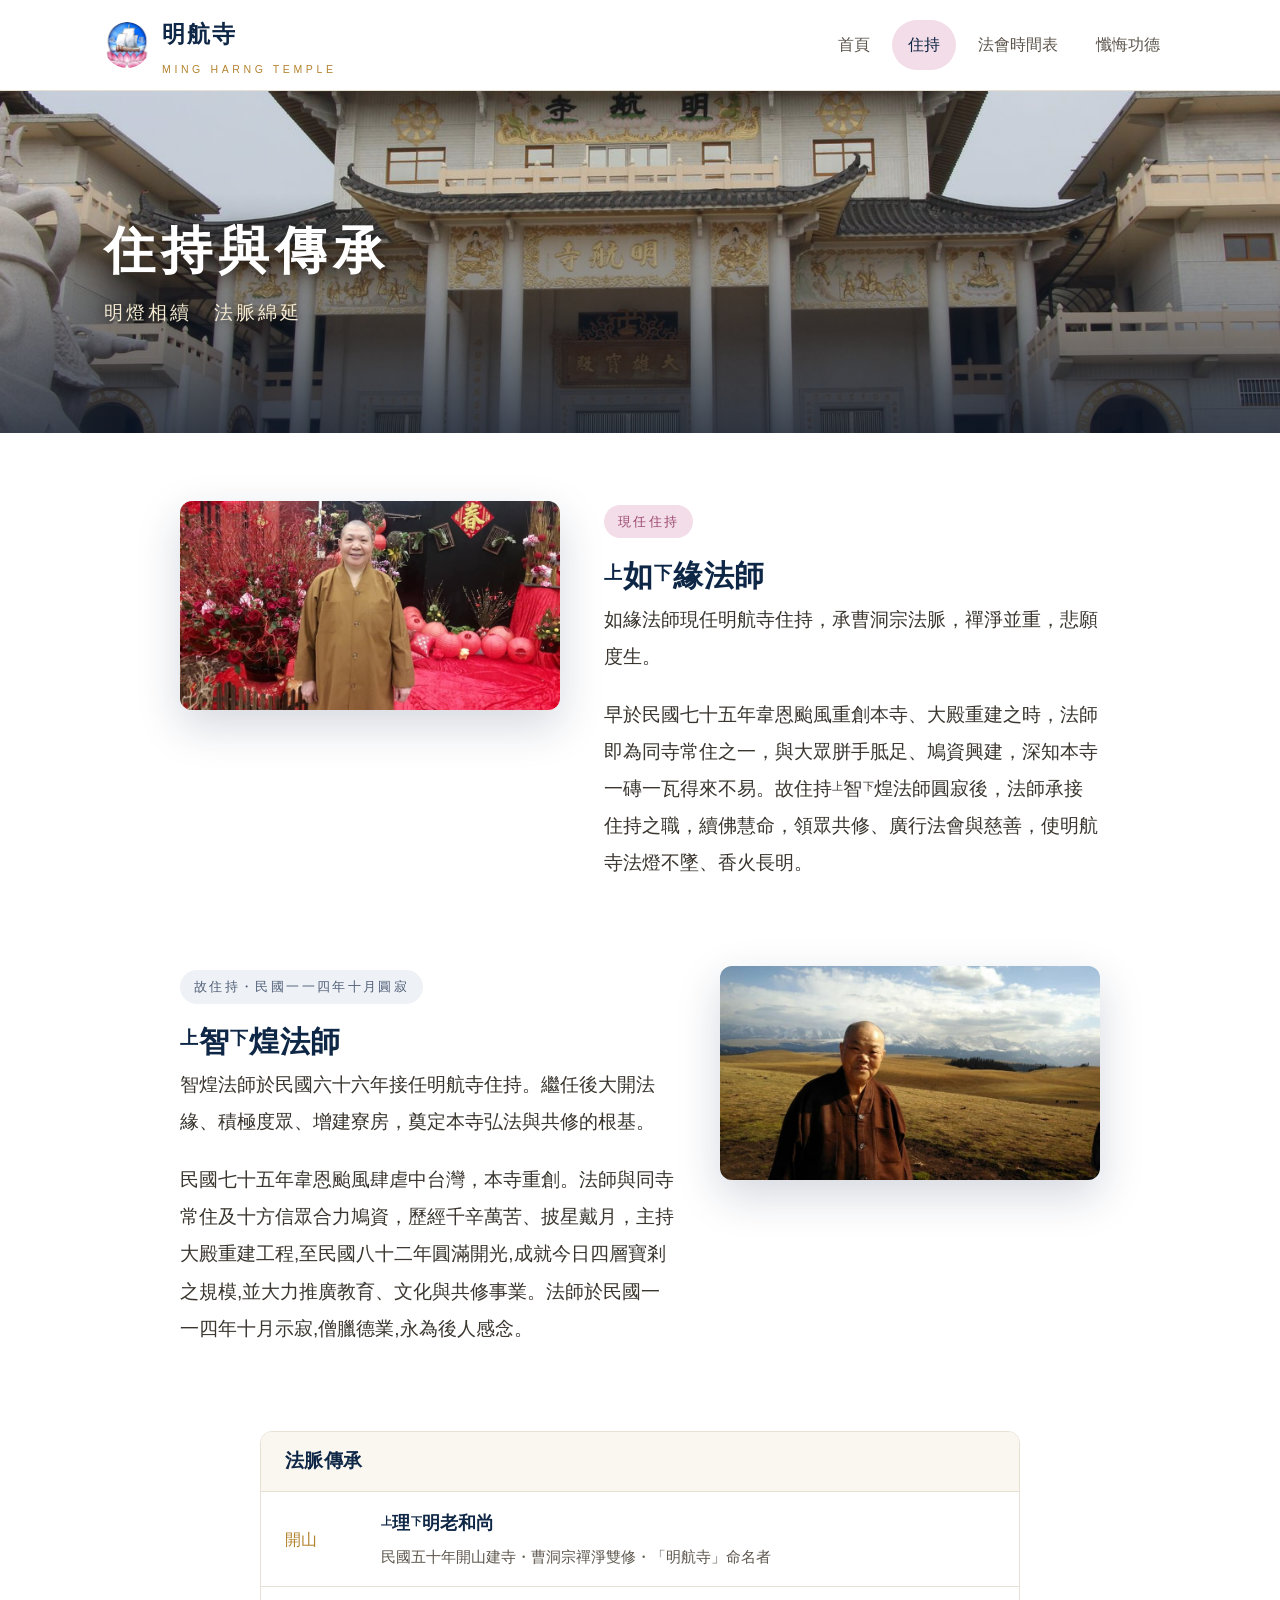
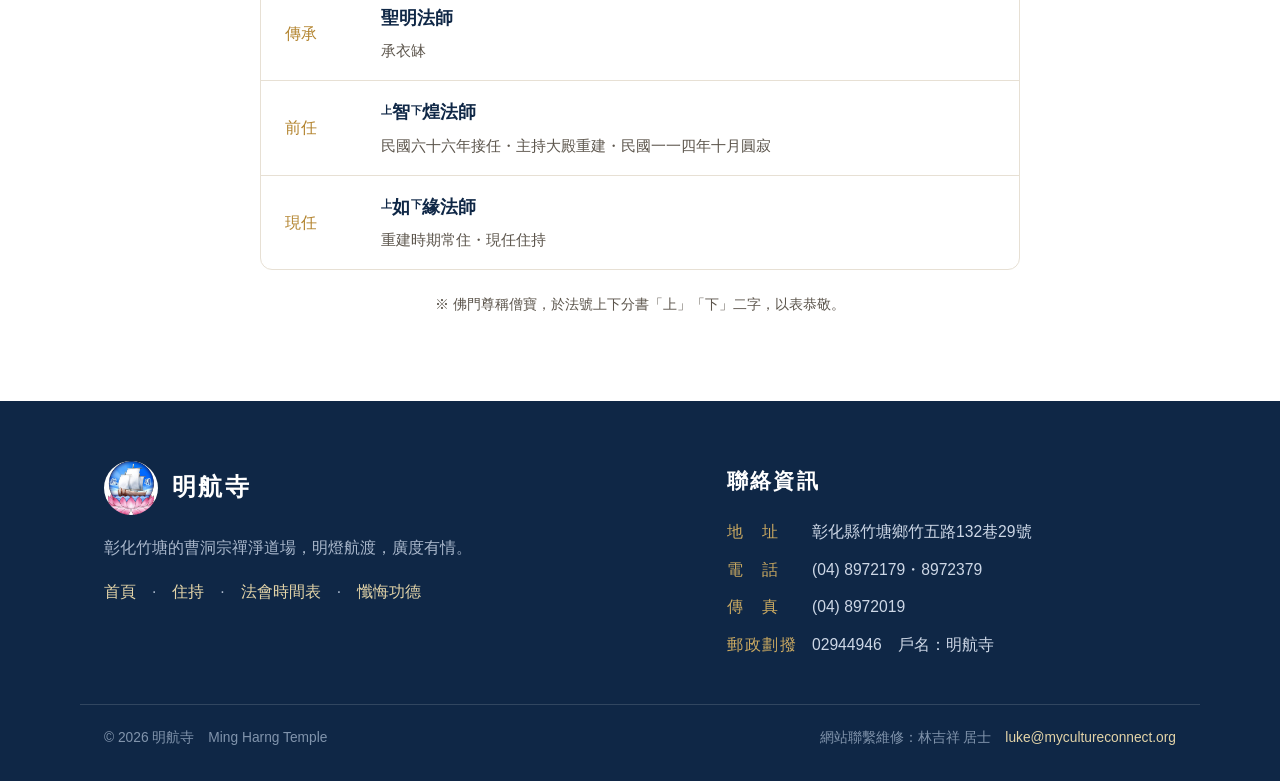
==== abbots.html @ f1258204 "明航寺中文官網：首頁／住持／法會時間表／懺悔功德 - 四頁全中文靜態站，部署目標 mingharng.org (GitHub Pages) - 法船蓮花 logo 取色，PingFang TC + 系" ====
<!DOCTYPE html>
<html lang="zh-Hant">
<head>
<meta charset="utf-8">
<meta name="viewport" content="width=device-width, initial-scale=1">
<title>住持 — 明航寺</title>
<meta name="description" content="明航寺現任住持上如下緣法師、故住持上智下煌法師，與自理明老和尚開山以來的法脈傳承。">
<link rel="icon" href="assets/img/logo.jpg">
<link rel="stylesheet" href="assets/css/style.css">
</head>
<body>

<header class="nav">
  <div class="nav-in">
    <a class="brand" href="index.html">
      <img src="assets/img/logo.jpg" alt="明航寺寺徽">
      <span><b>明航寺</b><span>MING HARNG TEMPLE</span></span>
    </a>
    <button class="nav-toggle" aria-label="選單">☰</button>
    <nav class="nav-links">
      <a href="index.html">首頁</a>
      <a href="abbots.html" class="active">住持</a>
      <a href="schedule.html">法會時間表</a>
      <a href="repentance.html">懺悔功德</a>
    </nav>
  </div>
</header>

<section class="banner" style="background-image:url('assets/img/banner-abbots.jpg')">
  <div class="banner-in">
    <h1>住持與傳承</h1>
    <p>明燈相續　法脈綿延</p>
  </div>
</section>

<!-- 現任住持 -->
<section>
  <div class="wrap">
    <div class="abbot rvl">
      <div class="portrait"><img src="assets/img/abbot-current.jpg" alt="明航寺現任住持上如下緣法師"></div>
      <div class="abbot-body">
        <span class="abbot-role">現任住持</span>
        <h2><span class="hon">上</span>如<span class="hon">下</span>緣法師</h2>
        <p>如緣法師現任明航寺住持，承曹洞宗法脈，禪淨並重，悲願度生。</p>
        <p>早於民國七十五年韋恩颱風重創本寺、大殿重建之時，法師即為同寺常住之一，與大眾胼手胝足、鳩資興建，深知本寺一磚一瓦得來不易。故住持<span class="hon">上</span>智<span class="hon">下</span>煌法師圓寂後，法師承接住持之職，續佛慧命，領眾共修、廣行法會與慈善，使明航寺法燈不墜、香火長明。</p>
      </div>
    </div>

    <!-- 故住持 -->
    <div class="abbot rev rvl">
      <div class="portrait"><img src="assets/img/abbot-late.jpg" alt="明航寺故住持上智下煌法師"></div>
      <div class="abbot-body">
        <span class="abbot-role late">故住持・民國一一四年十月圓寂</span>
        <h2><span class="hon">上</span>智<span class="hon">下</span>煌法師</h2>
        <p>智煌法師於民國六十六年接任明航寺住持。繼任後大開法緣、積極度眾、增建寮房，奠定本寺弘法與共修的根基。</p>
        <p>民國七十五年韋恩颱風肆虐中台灣，本寺重創。法師與同寺常住及十方信眾合力鳩資，歷經千辛萬苦、披星戴月，主持大殿重建工程,至民國八十二年圓滿開光,成就今日四層寶剎之規模,並大力推廣教育、文化與共修事業。法師於民國一一四年十月示寂,僧臘德業,永為後人感念。</p>
      </div>
    </div>

    <!-- 傳承 -->
    <div class="lineage rvl">
      <h3>法脈傳承</h3>
      <table>
        <tr><td>開山</td><td><b><span class="hon">上</span>理<span class="hon">下</span>明老和尚</b><br><span class="lunar">民國五十年開山建寺・曹洞宗禪淨雙修・「明航寺」命名者</span></td></tr>
        <tr><td>傳承</td><td><b>聖明法師</b><br><span class="lunar">承衣缽</span></td></tr>
        <tr><td>前任</td><td><b><span class="hon">上</span>智<span class="hon">下</span>煌法師</b><br><span class="lunar">民國六十六年接任・主持大殿重建・民國一一四年十月圓寂</span></td></tr>
        <tr><td>現任</td><td><b><span class="hon">上</span>如<span class="hon">下</span>緣法師</b><br><span class="lunar">重建時期常住・現任住持</span></td></tr>
      </table>
    </div>
    <p class="center" style="color:var(--ink-soft);font-size:.9rem;margin-top:20px">※ 佛門尊稱僧寶，於法號上下分書「上」「下」二字，以表恭敬。</p>
  </div>
</section>

<footer>
  <div class="foot-grid">
    <div>
      <div class="foot-brand"><img src="assets/img/logo.jpg" alt="明航寺"><b>明航寺</b></div>
      <p>彰化竹塘的曹洞宗禪淨道場，明燈航渡，廣度有情。</p>
      <p style="margin-top:14px"><a href="index.html">首頁</a>　·　<a href="abbots.html">住持</a>　·　<a href="schedule.html">法會時間表</a>　·　<a href="repentance.html">懺悔功德</a></p>
    </div>
    <div class="contact">
      <h4>聯絡資訊</h4>
      <div><span class="k">地　址</span>彰化縣竹塘鄉竹五路132巷29號</div>
      <div><span class="k">電　話</span>(04) 8972179・8972379</div>
      <div><span class="k">傳　真</span>(04) 8972019</div>
      <div><span class="k">郵政劃撥</span>02944946　戶名：明航寺</div>
    </div>
  </div>
  <div class="foot-bottom">
    <span>© 2026 明航寺　Ming Harng Temple</span>
    <span>網站聯繫維修：林吉祥 居士　<a href="mailto:luke@mycultureconnect.org">luke@mycultureconnect.org</a></span>
  </div>
</footer>

<script src="assets/js/main.js"></script>
</body>
</html>
---- assets/css/style.css ----
/* ===== 明航寺 mingharng.org ===== */
:root{
  --blue:#16386a;        /* 法船天空藍 */
  --blue-2:#27598f;
  --blue-ink:#0f2746;
  --gold:#b3842f;        /* 寺院金 */
  --gold-soft:#caa961;
  --pink:#d98bb0;        /* 蓮花粉 */
  --pink-soft:#f3dde8;
  --ink:#2b2722;
  --ink-soft:#5c554c;
  --line:#e7e0d4;
  --bg:#ffffff;
  --bg-warm:#faf7f1;
  --maxw:1120px;
  --serif:"Songti TC","STSong","LiSong Pro","Source Han Serif TC",serif;
  --sans:"PingFang TC","Apple LiGothic Medium","Microsoft JhengHei",sans-serif;
}
*{box-sizing:border-box}
html{scroll-behavior:smooth}
body{
  margin:0;font-family:var(--sans);color:var(--ink);background:var(--bg);
  font-size:19px;line-height:1.95;-webkit-font-smoothing:antialiased;
}
img{max-width:100%;display:block}
a{color:var(--blue-2);text-decoration:none}
a:hover{color:var(--gold)}
h1,h2,h3{font-family:var(--serif);font-weight:600;line-height:1.4;color:var(--blue-ink);letter-spacing:.02em}

/* 法號尊稱：上/下 小字偏上 */
.hon{font-size:.6em;vertical-align:.42em;margin:0 .02em;color:inherit;font-family:var(--serif)}

.wrap{max-width:var(--maxw);margin:0 auto;padding:0 24px}

/* ---- 導覽列 ---- */
.nav{position:sticky;top:0;z-index:50;background:rgba(255,255,255,.93);
  backdrop-filter:saturate(1.4) blur(8px);border-bottom:1px solid var(--line)}
.nav-in{max-width:var(--maxw);margin:0 auto;padding:10px 24px;display:flex;align-items:center;gap:16px}
.brand{display:flex;align-items:center;gap:12px;color:var(--blue-ink)}
.brand img{width:46px;height:46px;border-radius:50%}
.brand b{font-family:var(--serif);font-size:1.45rem;letter-spacing:.08em;color:var(--blue-ink)}
.brand span{display:block;font-size:.66rem;letter-spacing:.34em;color:var(--gold);margin-top:2px}
.nav-links{margin-left:auto;display:flex;gap:6px;align-items:center}
.nav-links a{padding:9px 16px;border-radius:999px;color:var(--ink-soft);font-size:1.02rem;transition:.2s}
.nav-links a:hover{background:var(--bg-warm);color:var(--blue-ink)}
.nav-links a.active{color:var(--blue-ink);background:var(--pink-soft)}
.nav-toggle{display:none;margin-left:auto;background:none;border:1px solid var(--line);
  border-radius:8px;padding:8px 11px;font-size:1.2rem;cursor:pointer;color:var(--blue-ink)}

/* ---- Hero（首頁） ---- */
.hero{position:relative;min-height:78vh;display:flex;align-items:flex-end;
  background:#0c1f3a center/cover no-repeat;color:#fff}
.hero::after{content:"";position:absolute;inset:0;
  background:linear-gradient(to top,rgba(8,20,40,.82) 0%,rgba(8,20,40,.25) 42%,rgba(8,20,40,.05) 100%)}
.hero-in{position:relative;z-index:2;max-width:var(--maxw);margin:0 auto;width:100%;padding:0 24px 64px}
.hero h1{color:#fff;font-size:clamp(2.6rem,6vw,4.4rem);margin:0 0 .2em;letter-spacing:.14em;
  text-shadow:0 2px 18px rgba(0,0,0,.45)}
.hero .lead{font-size:clamp(1.05rem,2.4vw,1.5rem);letter-spacing:.18em;color:#f4ead2;
  text-shadow:0 1px 10px rgba(0,0,0,.5);margin:0}
.hero .verse{margin-top:18px;font-family:var(--serif);font-size:clamp(1rem,2.2vw,1.3rem);
  color:#fff;opacity:.92;letter-spacing:.1em}

/* ---- 內頁 banner ---- */
.banner{position:relative;height:38vh;min-height:260px;display:flex;align-items:flex-end;
  background:#0c1f3a center/cover no-repeat;color:#fff}
.banner::after{content:"";position:absolute;inset:0;
  background:linear-gradient(to top,rgba(8,20,40,.75),rgba(8,20,40,.05) 70%)}
.banner-in{position:relative;z-index:2;max-width:var(--maxw);margin:0 auto;width:100%;padding:0 24px 34px}
.banner h1{color:#fff;font-size:clamp(2rem,5vw,3.2rem);margin:0;letter-spacing:.12em;text-shadow:0 2px 16px rgba(0,0,0,.5)}
.banner p{color:#f4ead2;letter-spacing:.16em;margin:.4em 0 0;text-shadow:0 1px 8px rgba(0,0,0,.5)}

/* ---- 區段 ---- */
section{padding:68px 0}
section.warm{background:var(--bg-warm)}
.eyebrow{display:block;text-align:center;color:var(--gold);letter-spacing:.42em;
  font-size:.8rem;margin-bottom:10px;font-weight:600}
.sec-title{text-align:center;font-size:clamp(1.7rem,3.6vw,2.5rem);margin:0 0 .7em}
.lotus-rule{width:100%;max-width:220px;margin:0 auto 40px;height:22px;
  background:no-repeat center/contain;opacity:.9}
.prose{max-width:760px;margin:0 auto}
.prose p{margin:0 0 1.3em;color:#3a352e}
.prose h3{font-size:1.4rem;margin:1.8em 0 .6em;color:var(--blue);
  padding-left:14px;border-left:4px solid var(--gold-soft)}
.center{text-align:center}
.lead-quote{font-family:var(--serif);font-size:1.5rem;line-height:2;color:var(--blue);
  text-align:center;max-width:760px;margin:0 auto 1.6em;letter-spacing:.04em}

/* ---- 簡介雙欄 ---- */
.split{display:grid;grid-template-columns:1.1fr .9fr;gap:48px;align-items:center;max-width:var(--maxw)}
.split img{border-radius:10px;box-shadow:0 14px 40px rgba(20,40,80,.16)}

/* ---- 畫廊 ---- */
.gallery{display:grid;grid-template-columns:repeat(4,1fr);gap:12px;max-width:var(--maxw)}
.gallery a{display:block;overflow:hidden;border-radius:8px;aspect-ratio:4/3;background:#eee}
.gallery img{width:100%;height:100%;object-fit:cover;transition:transform .6s ease}
.gallery a:hover img{transform:scale(1.07)}
.gallery .tall{grid-row:span 2;aspect-ratio:auto}

/* ---- 卡片 ---- */
.cards{display:grid;grid-template-columns:repeat(3,1fr);gap:24px;max-width:var(--maxw)}
.card{background:#fff;border:1px solid var(--line);border-radius:12px;padding:30px 26px;
  text-align:center;transition:.25s}
.card:hover{transform:translateY(-4px);box-shadow:0 16px 40px rgba(20,40,80,.12);border-color:var(--gold-soft)}
.card .ic{font-size:2rem;margin-bottom:8px}
.card h3{margin:.2em 0 .4em;font-size:1.3rem}
.card p{color:var(--ink-soft);font-size:.98rem;margin:0}

/* ---- 住持 ---- */
.abbot{display:grid;grid-template-columns:380px 1fr;gap:44px;align-items:start;
  max-width:920px;margin:0 auto 64px}
.abbot.rev{grid-template-columns:1fr 380px}
.abbot.rev .portrait{order:2}
.portrait{border-radius:12px;overflow:hidden;box-shadow:0 16px 44px rgba(20,40,80,.18);background:#eee}
.portrait img{width:100%;display:block}
.abbot-body h2{font-size:1.9rem;margin:.1em 0 .1em}
.abbot-role{display:inline-block;background:var(--pink-soft);color:#9c4a72;
  padding:4px 14px;border-radius:999px;font-size:.82rem;letter-spacing:.18em;margin-bottom:14px;font-family:var(--sans)}
.abbot-role.late{background:#eef1f5;color:#516079}
.abbot-body p{color:#3a352e;margin:0 0 1.1em}

.lineage{max-width:760px;margin:0 auto;border:1px solid var(--line);border-radius:12px;overflow:hidden}
.lineage h3{background:var(--bg-warm);margin:0;padding:16px 24px;font-size:1.2rem;border-bottom:1px solid var(--line)}
.lineage table{width:100%;border-collapse:collapse;font-size:1rem}
.lineage td{padding:14px 24px;border-bottom:1px solid var(--line)}
.lineage tr:last-child td{border-bottom:none}
.lineage td:first-child{color:var(--gold);font-family:var(--serif);white-space:nowrap;width:96px}
.lineage td b{font-size:1.1rem;color:var(--blue-ink)}

/* ---- 法會表 ---- */
.sched-meta{display:flex;justify-content:center;gap:30px;flex-wrap:wrap;margin-bottom:36px;color:var(--ink-soft)}
.sched-meta b{color:var(--blue);font-family:var(--serif)}
.table-wrap{max-width:920px;margin:0 auto;border:1px solid var(--line);border-radius:14px;overflow:hidden;box-shadow:0 10px 30px rgba(20,40,80,.06)}
table.sched{width:100%;border-collapse:collapse;font-size:1.02rem}
table.sched thead th{background:var(--blue);color:#fff;font-family:var(--serif);font-weight:500;
  padding:15px 18px;text-align:left;letter-spacing:.08em;font-size:1rem}
table.sched td{padding:15px 18px;border-bottom:1px solid var(--line)}
table.sched tbody tr:nth-child(even){background:var(--bg-warm)}
table.sched tbody tr.is-next{background:#fbf3e0}
table.sched tbody tr:last-child td{border-bottom:none}
.no{color:var(--gold);font-family:var(--serif);font-weight:600}
.dharma{font-weight:600;color:var(--blue-ink)}
.lunar{color:var(--ink-soft);font-size:.94rem}
.badge{display:inline-block;padding:4px 13px;border-radius:999px;font-size:.82rem;letter-spacing:.06em;white-space:nowrap}
.badge.done{background:#eef0f3;color:#7d8694}
.badge.up{background:var(--gold);color:#fff}
.badge.now{background:#c0392b;color:#fff}
.sched-note{max-width:920px;margin:22px auto 0;color:var(--ink-soft);font-size:.92rem;text-align:center}

/* ---- 頁尾 ---- */
footer{background:var(--blue-ink);color:#cdd7e6;padding:60px 0 30px;font-size:.98rem}
.foot-grid{max-width:var(--maxw);margin:0 auto;padding:0 24px;display:grid;
  grid-template-columns:1.3fr 1fr;gap:40px}
footer h4{font-family:var(--serif);color:#fff;font-size:1.3rem;margin:0 0 16px;letter-spacing:.1em}
footer .foot-brand{display:flex;gap:14px;align-items:center;margin-bottom:18px}
footer .foot-brand img{width:54px;height:54px;border-radius:50%}
footer .foot-brand b{font-family:var(--serif);font-size:1.5rem;color:#fff;letter-spacing:.1em}
footer p{margin:.3em 0;color:#aab8cc}
footer .contact div{margin-bottom:7px}
footer .contact .k{color:var(--gold-soft);display:inline-block;min-width:5.4em;letter-spacing:.1em}
footer a{color:#e3d4a8}
footer a:hover{color:#fff}
.foot-bottom{max-width:var(--maxw);margin:36px auto 0;padding:20px 24px 0;border-top:1px solid rgba(255,255,255,.14);
  display:flex;justify-content:space-between;flex-wrap:wrap;gap:8px;color:#8194ac;font-size:.86rem}

/* ---- 燈箱 ---- */
.lb{position:fixed;inset:0;background:rgba(8,14,26,.93);display:none;align-items:center;justify-content:center;z-index:100;padding:24px}
.lb.open{display:flex}
.lb img{max-width:94vw;max-height:90vh;border-radius:8px;box-shadow:0 20px 60px rgba(0,0,0,.6)}
.lb button{position:absolute;top:20px;right:26px;background:none;border:none;color:#fff;font-size:2.4rem;cursor:pointer;line-height:1}

/* ---- 揭示動畫 ---- */
.rvl{opacity:0;transform:translateY(26px);transition:opacity .8s ease,transform .8s ease}
.rvl.in{opacity:1;transform:none}

/* ---- 響應式 ---- */
@media(max-width:860px){
  body{font-size:18px}
  .nav-links{position:absolute;top:100%;left:0;right:0;background:#fff;border-bottom:1px solid var(--line);
    flex-direction:column;gap:0;padding:8px 16px 16px;display:none}
  .nav-links.open{display:flex}
  .nav-links a{width:100%;padding:13px 12px;border-radius:8px}
  .nav-toggle{display:block}
  .split{grid-template-columns:1fr;gap:28px}
  .split img{order:-1}
  .gallery{grid-template-columns:repeat(2,1fr)}
  .cards{grid-template-columns:1fr}
  .abbot,.abbot.rev{grid-template-columns:1fr;gap:22px;max-width:460px}
  .abbot.rev .portrait{order:-1}
  .foot-grid{grid-template-columns:1fr;gap:26px}
  table.sched .hide-sm{display:none}
  .sched-meta{gap:16px}
}
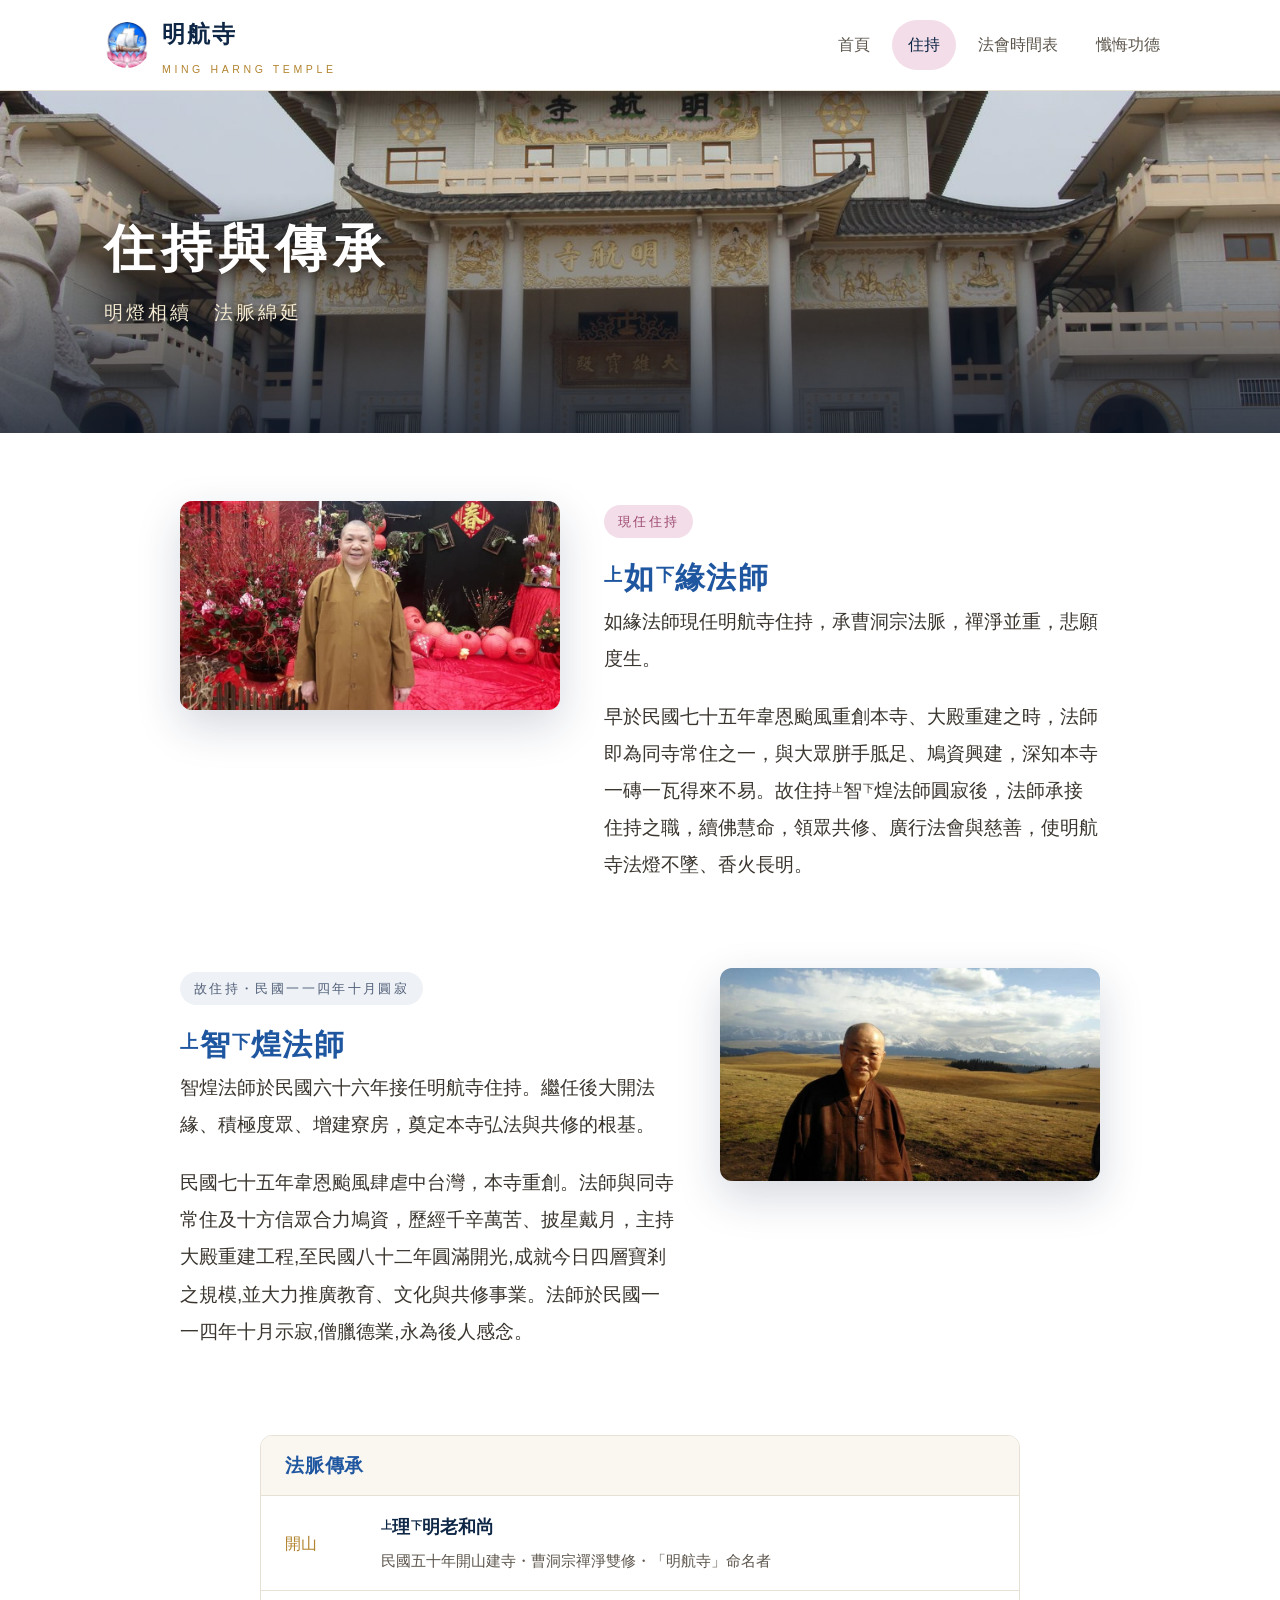
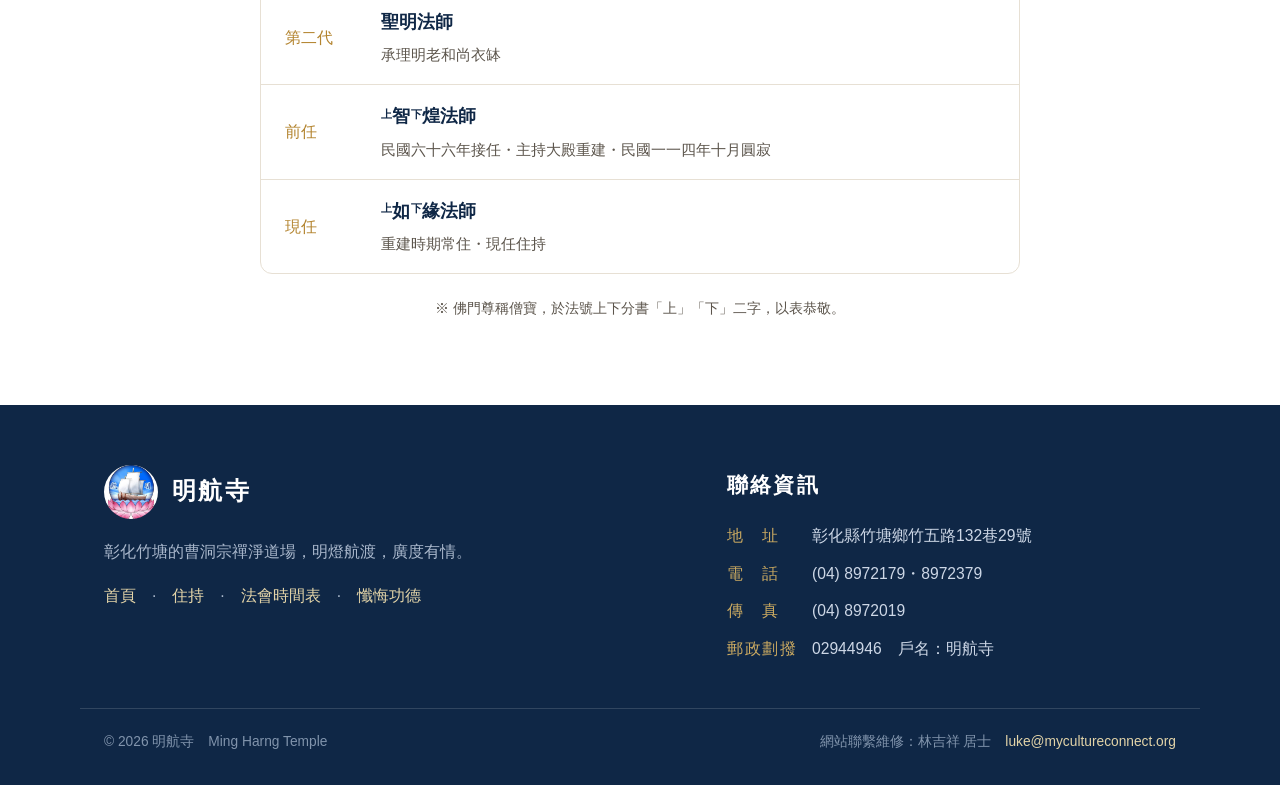
==== commit cab34f39: "標題調亮(較亮法船藍+金色短線)；聖明法師確認為第二代住持 Co-Authored-By: Claude Opus 4.8 (1M context) <noreply@anthropic.com>" ====
--- a/abbots.html
+++ b/abbots.html
@@ -62,7 +62,7 @@
       <h3>法脈傳承</h3>
       <table>
         <tr><td>開山</td><td><b><span class="hon">上</span>理<span class="hon">下</span>明老和尚</b><br><span class="lunar">民國五十年開山建寺・曹洞宗禪淨雙修・「明航寺」命名者</span></td></tr>
-        <tr><td>傳承</td><td><b>聖明法師</b><br><span class="lunar">承衣缽</span></td></tr>
+        <tr><td>第二代</td><td><b>聖明法師</b><br><span class="lunar">承理明老和尚衣缽</span></td></tr>
         <tr><td>前任</td><td><b><span class="hon">上</span>智<span class="hon">下</span>煌法師</b><br><span class="lunar">民國六十六年接任・主持大殿重建・民國一一四年十月圓寂</span></td></tr>
         <tr><td>現任</td><td><b><span class="hon">上</span>如<span class="hon">下</span>緣法師</b><br><span class="lunar">重建時期常住・現任住持</span></td></tr>
       </table>
--- a/assets/css/style.css
+++ b/assets/css/style.css
@@ -3,6 +3,7 @@
   --blue:#16386a;        /* 法船天空藍 */
   --blue-2:#27598f;
   --blue-ink:#0f2746;
+  --head:#1f56a0;        /* 標題用較亮的法船藍 */
   --gold:#b3842f;        /* 寺院金 */
   --gold-soft:#caa961;
   --pink:#d98bb0;        /* 蓮花粉 */
@@ -13,7 +14,8 @@
   --bg:#ffffff;
   --bg-warm:#faf7f1;
   --maxw:1120px;
-  --serif:"Songti TC","STSong","LiSong Pro","Source Han Serif TC",serif;
+  /* 標題與品牌用較重的黑體，乾淨現代、不呆板 */
+  --serif:"PingFang TC","Apple LiGothic Medium","Microsoft JhengHei",sans-serif;
   --sans:"PingFang TC","Apple LiGothic Medium","Microsoft JhengHei",sans-serif;
 }
 *{box-sizing:border-box}
@@ -25,7 +27,7 @@
 img{max-width:100%;display:block}
 a{color:var(--blue-2);text-decoration:none}
 a:hover{color:var(--gold)}
-h1,h2,h3{font-family:var(--serif);font-weight:600;line-height:1.4;color:var(--blue-ink);letter-spacing:.02em}
+h1,h2,h3{font-family:var(--serif);font-weight:700;line-height:1.45;color:var(--head);letter-spacing:.04em}
 
 /* 法號尊稱：上/下 小字偏上 */
 .hon{font-size:.6em;vertical-align:.42em;margin:0 .02em;color:inherit;font-family:var(--serif)}
@@ -74,15 +76,17 @@
 section.warm{background:var(--bg-warm)}
 .eyebrow{display:block;text-align:center;color:var(--gold);letter-spacing:.42em;
   font-size:.8rem;margin-bottom:10px;font-weight:600}
-.sec-title{text-align:center;font-size:clamp(1.7rem,3.6vw,2.5rem);margin:0 0 .7em}
+.sec-title{text-align:center;font-size:clamp(1.7rem,3.6vw,2.5rem);margin:0 0 .85em}
+.sec-title::after{content:"";display:block;width:54px;height:3px;margin:.5em auto 0;
+  background:linear-gradient(90deg,var(--gold-soft),var(--gold));border-radius:3px}
 .lotus-rule{width:100%;max-width:220px;margin:0 auto 40px;height:22px;
   background:no-repeat center/contain;opacity:.9}
 .prose{max-width:760px;margin:0 auto}
 .prose p{margin:0 0 1.3em;color:#3a352e}
-.prose h3{font-size:1.4rem;margin:1.8em 0 .6em;color:var(--blue);
+.prose h3{font-size:1.4rem;margin:1.8em 0 .6em;color:var(--head);
   padding-left:14px;border-left:4px solid var(--gold-soft)}
 .center{text-align:center}
-.lead-quote{font-family:var(--serif);font-size:1.5rem;line-height:2;color:var(--blue);
+.lead-quote{font-family:var(--serif);font-size:1.5rem;line-height:2;color:var(--head);
   text-align:center;max-width:760px;margin:0 auto 1.6em;letter-spacing:.04em}
 
 /* ---- 簡介雙欄 ---- */
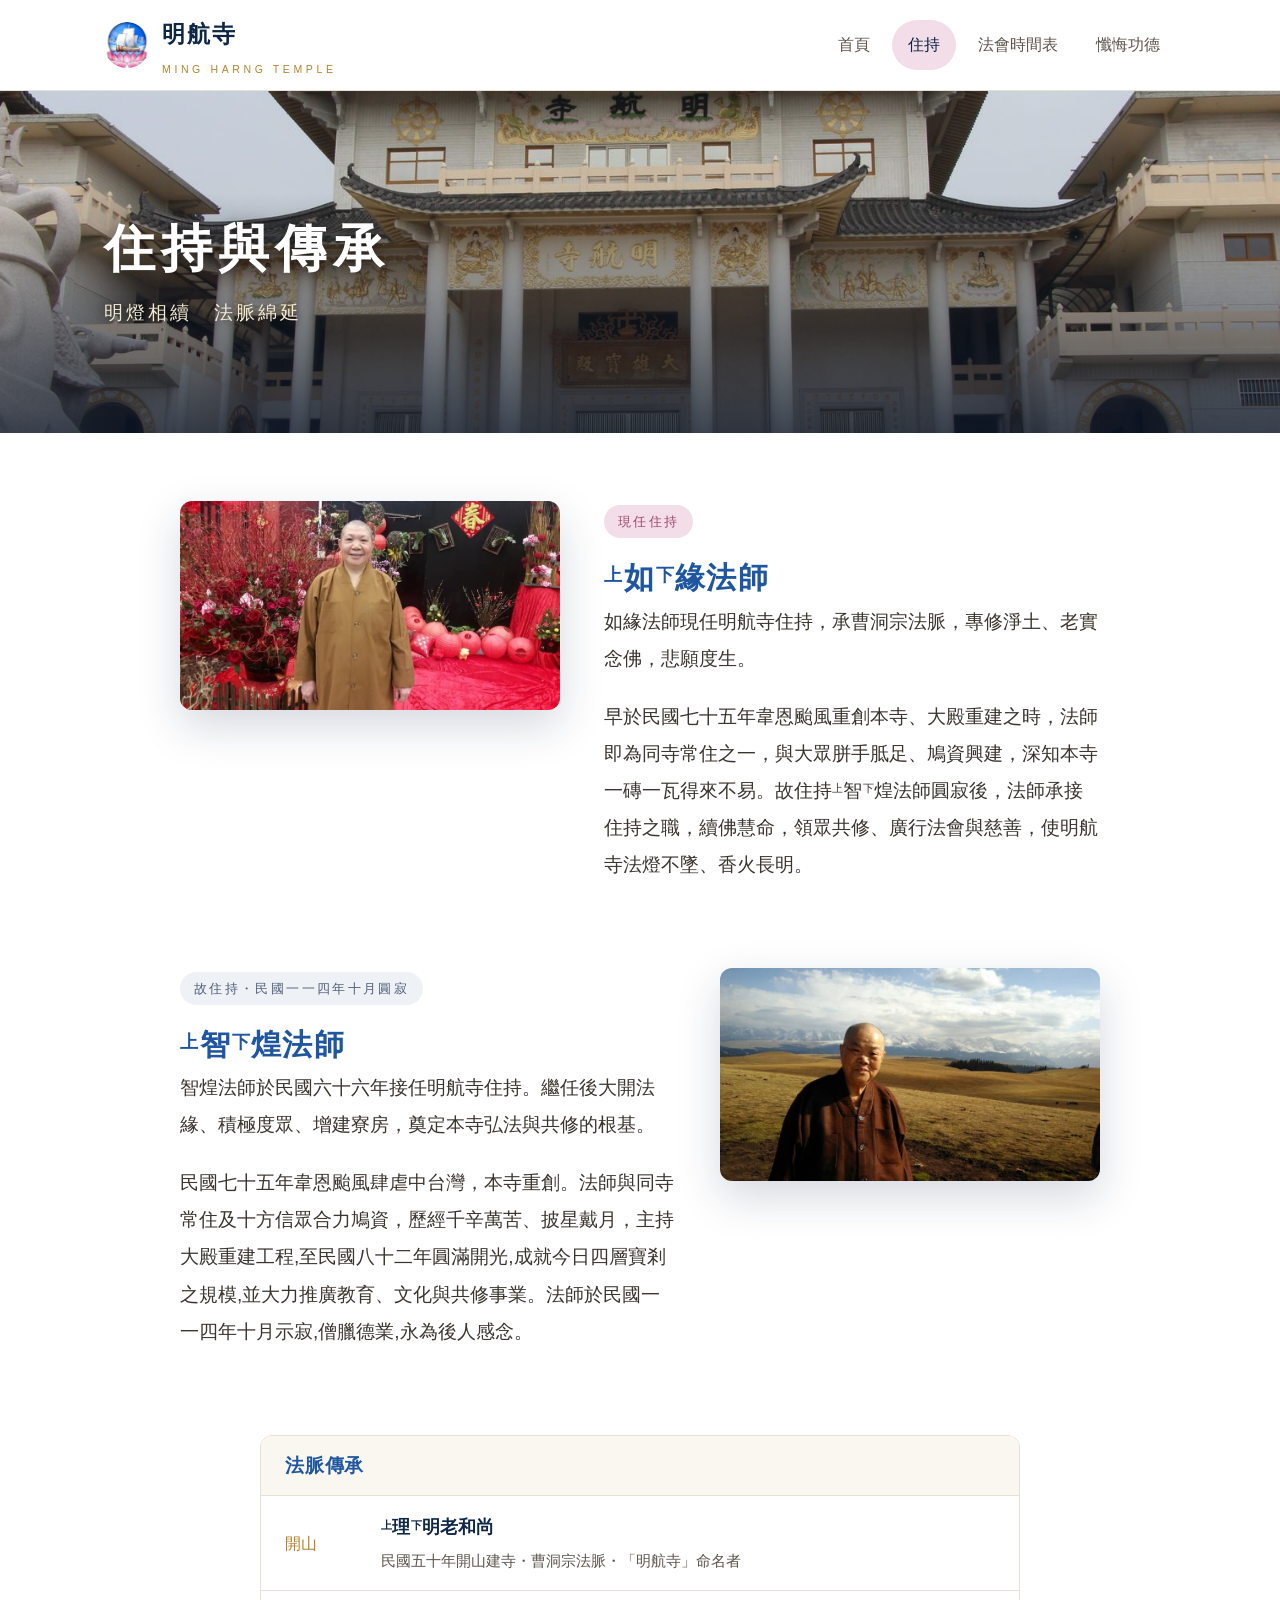
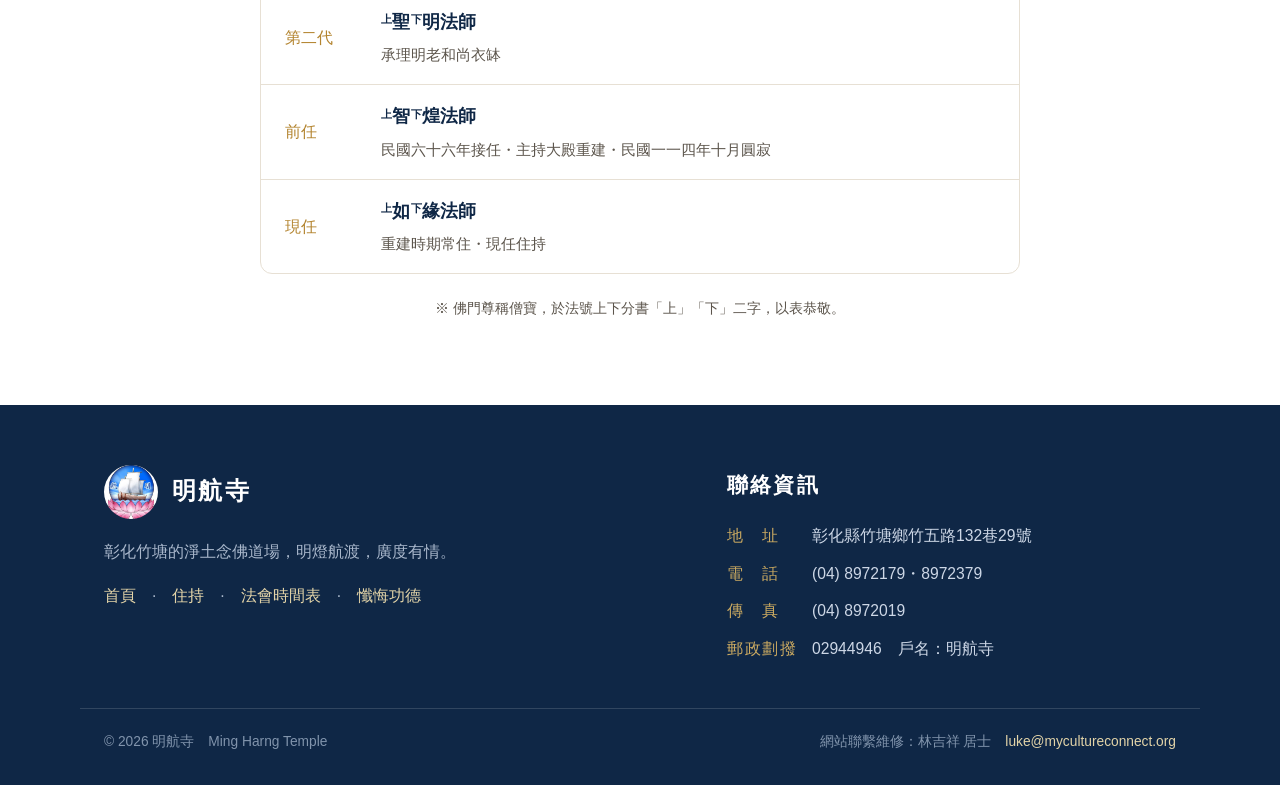
==== commit 50ca9b0d: "聖明法師補上下尊稱；現況改為淨土念佛道場（不再寫禪淨雙修） - 傳承表四位法號皆具「上◯下◯」尊稱 - 首頁/卡片/頁尾/meta 改為淨土念佛；曹洞宗保留為歷史法脈  Co-Authored-By:" ====
--- a/abbots.html
+++ b/abbots.html
@@ -41,7 +41,7 @@
       <div class="abbot-body">
         <span class="abbot-role">現任住持</span>
         <h2><span class="hon">上</span>如<span class="hon">下</span>緣法師</h2>
-        <p>如緣法師現任明航寺住持，承曹洞宗法脈，禪淨並重，悲願度生。</p>
+        <p>如緣法師現任明航寺住持，承曹洞宗法脈，專修淨土、老實念佛，悲願度生。</p>
         <p>早於民國七十五年韋恩颱風重創本寺、大殿重建之時，法師即為同寺常住之一，與大眾胼手胝足、鳩資興建，深知本寺一磚一瓦得來不易。故住持<span class="hon">上</span>智<span class="hon">下</span>煌法師圓寂後，法師承接住持之職，續佛慧命，領眾共修、廣行法會與慈善，使明航寺法燈不墜、香火長明。</p>
       </div>
     </div>
@@ -61,8 +61,8 @@
     <div class="lineage rvl">
       <h3>法脈傳承</h3>
       <table>
-        <tr><td>開山</td><td><b><span class="hon">上</span>理<span class="hon">下</span>明老和尚</b><br><span class="lunar">民國五十年開山建寺・曹洞宗禪淨雙修・「明航寺」命名者</span></td></tr>
-        <tr><td>第二代</td><td><b>聖明法師</b><br><span class="lunar">承理明老和尚衣缽</span></td></tr>
+        <tr><td>開山</td><td><b><span class="hon">上</span>理<span class="hon">下</span>明老和尚</b><br><span class="lunar">民國五十年開山建寺・曹洞宗法脈・「明航寺」命名者</span></td></tr>
+        <tr><td>第二代</td><td><b><span class="hon">上</span>聖<span class="hon">下</span>明法師</b><br><span class="lunar">承理明老和尚衣缽</span></td></tr>
         <tr><td>前任</td><td><b><span class="hon">上</span>智<span class="hon">下</span>煌法師</b><br><span class="lunar">民國六十六年接任・主持大殿重建・民國一一四年十月圓寂</span></td></tr>
         <tr><td>現任</td><td><b><span class="hon">上</span>如<span class="hon">下</span>緣法師</b><br><span class="lunar">重建時期常住・現任住持</span></td></tr>
       </table>
@@ -75,7 +75,7 @@
   <div class="foot-grid">
     <div>
       <div class="foot-brand"><img src="assets/img/logo.jpg" alt="明航寺"><b>明航寺</b></div>
-      <p>彰化竹塘的曹洞宗禪淨道場，明燈航渡，廣度有情。</p>
+      <p>彰化竹塘的淨土念佛道場，明燈航渡，廣度有情。</p>
       <p style="margin-top:14px"><a href="index.html">首頁</a>　·　<a href="abbots.html">住持</a>　·　<a href="schedule.html">法會時間表</a>　·　<a href="repentance.html">懺悔功德</a></p>
     </div>
     <div class="contact">
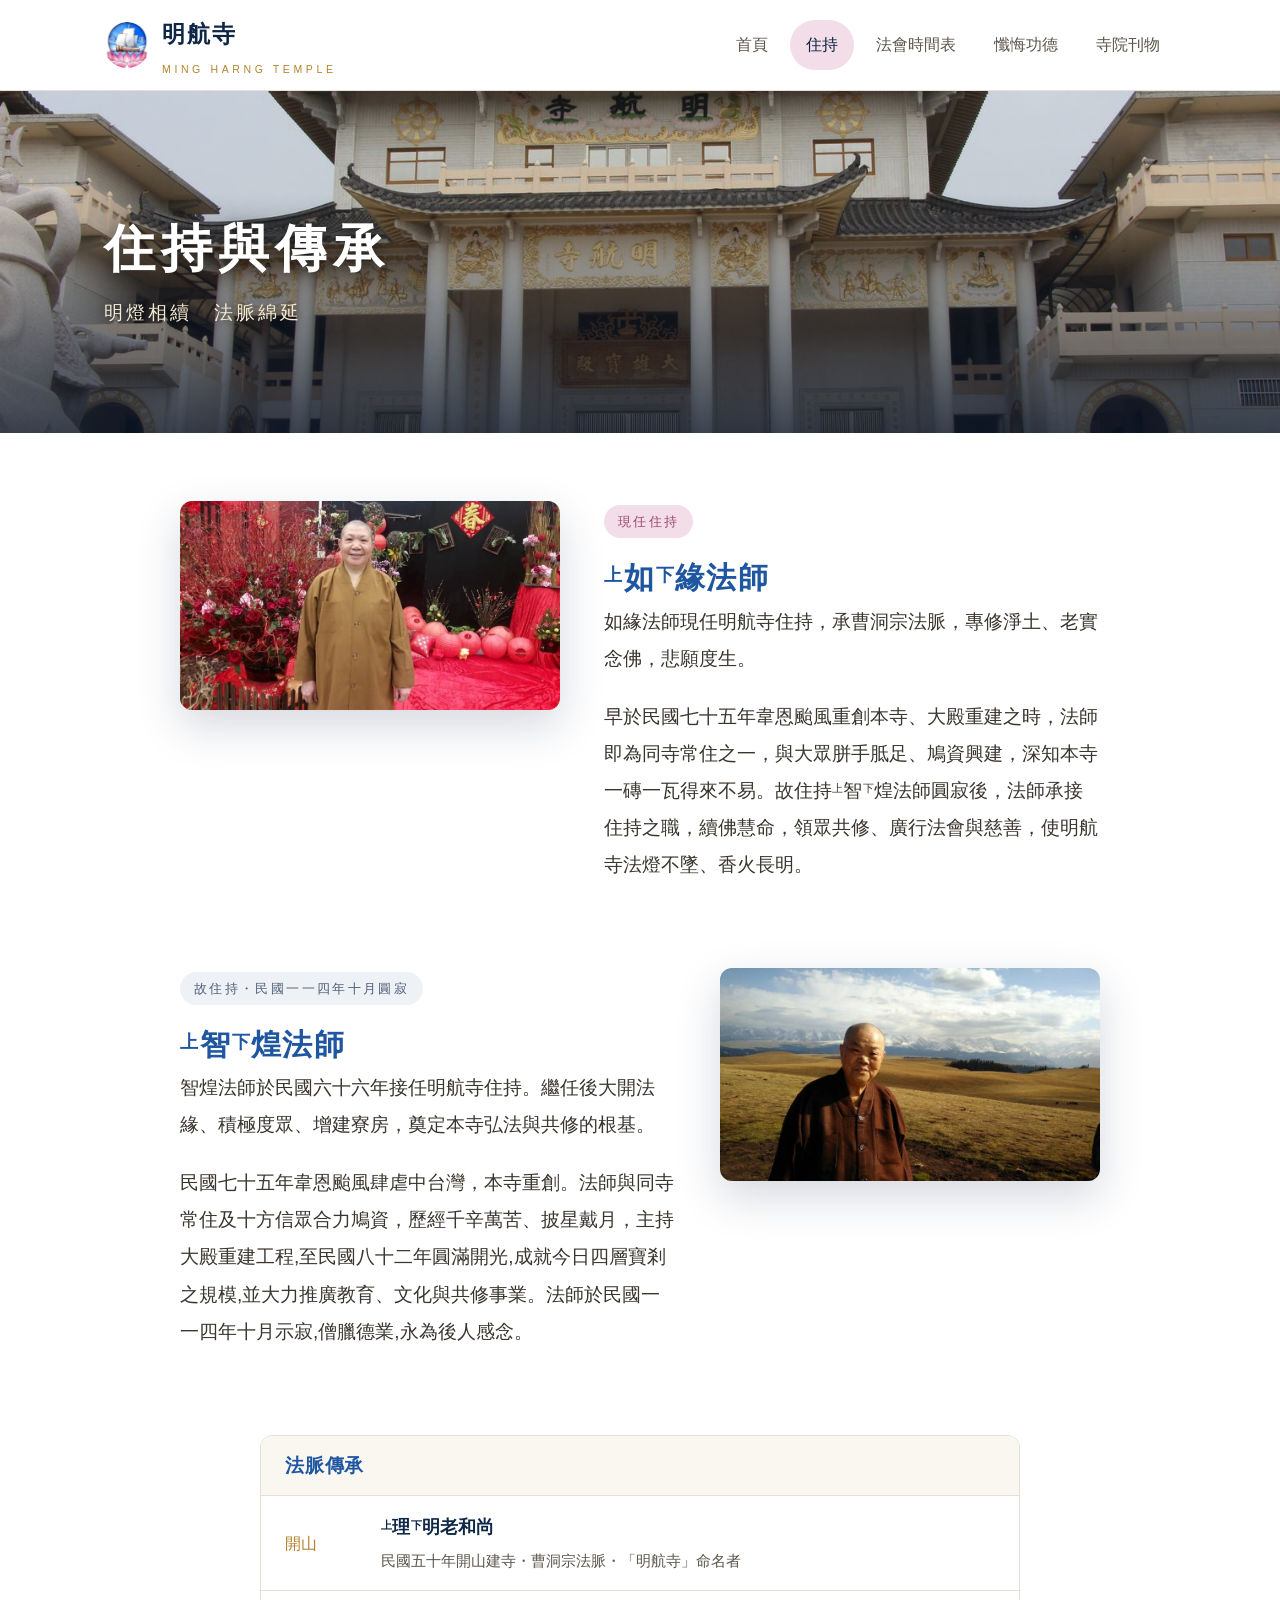
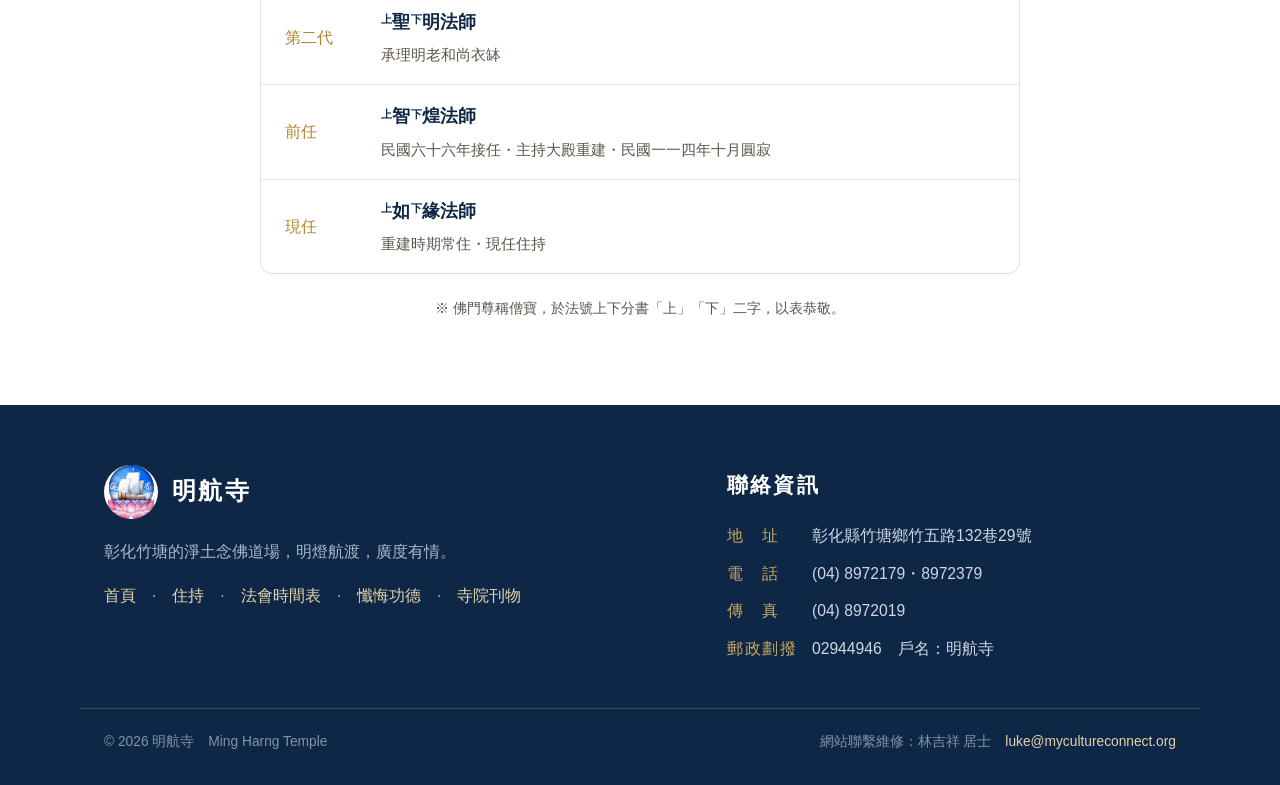
==== commit cb57c3db: "新增「寺院刊物」頁面，收錄明航心・鄉土情與明航雙語學園共三十期 - 新建 periodicals.html：兩套雙月刊各十五期，封面卡片格局，PDF 可直接下載 - style.css：新增 .prd" ====
--- a/abbots.html
+++ b/abbots.html
@@ -6,6 +6,15 @@
 <title>住持 — 明航寺</title>
 <meta name="description" content="明航寺現任住持上如下緣法師、故住持上智下煌法師，與自理明老和尚開山以來的法脈傳承。">
 <link rel="icon" href="assets/img/logo.jpg">
+<meta property="og:type" content="website">
+<meta property="og:site_name" content="明航寺">
+<meta property="og:locale" content="zh_TW">
+<meta property="og:url" content="https://mingharng.org/abbots.html">
+<meta property="og:title" content="住持與傳承｜明航寺">
+<meta property="og:description" content="明航寺現任住持上如下緣法師、故住持上智下煌法師，與歷代法脈傳承。">
+<meta property="og:image" content="https://mingharng.org/assets/img/banner-abbots.jpg">
+<meta name="twitter:card" content="summary_large_image">
+<link rel="canonical" href="https://mingharng.org/abbots.html">
 <link rel="stylesheet" href="assets/css/style.css">
 </head>
 <body>
@@ -22,6 +31,7 @@
       <a href="abbots.html" class="active">住持</a>
       <a href="schedule.html">法會時間表</a>
       <a href="repentance.html">懺悔功德</a>
+      <a href="periodicals.html">寺院刊物</a>
     </nav>
   </div>
 </header>
@@ -76,7 +86,7 @@
     <div>
       <div class="foot-brand"><img src="assets/img/logo.jpg" alt="明航寺"><b>明航寺</b></div>
       <p>彰化竹塘的淨土念佛道場，明燈航渡，廣度有情。</p>
-      <p style="margin-top:14px"><a href="index.html">首頁</a>　·　<a href="abbots.html">住持</a>　·　<a href="schedule.html">法會時間表</a>　·　<a href="repentance.html">懺悔功德</a></p>
+      <p style="margin-top:14px"><a href="index.html">首頁</a>　·　<a href="abbots.html">住持</a>　·　<a href="schedule.html">法會時間表</a>　·　<a href="repentance.html">懺悔功德</a>　·　<a href="periodicals.html">寺院刊物</a></p>
     </div>
     <div class="contact">
       <h4>聯絡資訊</h4>
--- a/assets/css/style.css
+++ b/assets/css/style.css
@@ -50,17 +50,30 @@
   border-radius:8px;padding:8px 11px;font-size:1.2rem;cursor:pointer;color:var(--blue-ink)}
 
 /* ---- Hero（首頁） ---- */
-.hero{position:relative;min-height:78vh;display:flex;align-items:flex-end;
-  background:#0c1f3a center/cover no-repeat;color:#fff}
-.hero::after{content:"";position:absolute;inset:0;
+.hero{position:relative;min-height:80vh;display:flex;align-items:flex-end;
+  background:#0c1f3a;color:#fff;overflow:hidden}
+.hero-bg{position:absolute;inset:0;z-index:0;background:center/cover no-repeat;
+  transform:scale(1.04);animation:kenburns 26s ease-in-out infinite alternate;will-change:transform}
+.hero::after{content:"";position:absolute;inset:0;z-index:1;
   background:linear-gradient(to top,rgba(8,20,40,.82) 0%,rgba(8,20,40,.25) 42%,rgba(8,20,40,.05) 100%)}
 .hero-in{position:relative;z-index:2;max-width:var(--maxw);margin:0 auto;width:100%;padding:0 24px 64px}
 .hero h1{color:#fff;font-size:clamp(2.6rem,6vw,4.4rem);margin:0 0 .2em;letter-spacing:.14em;
-  text-shadow:0 2px 18px rgba(0,0,0,.45)}
+  text-shadow:0 2px 18px rgba(0,0,0,.45);animation:heroUp .9s .15s ease both}
 .hero .lead{font-size:clamp(1.05rem,2.4vw,1.5rem);letter-spacing:.18em;color:#f4ead2;
-  text-shadow:0 1px 10px rgba(0,0,0,.5);margin:0}
+  text-shadow:0 1px 10px rgba(0,0,0,.5);margin:0;animation:heroUp .9s .4s ease both}
 .hero .verse{margin-top:18px;font-family:var(--serif);font-size:clamp(1rem,2.2vw,1.3rem);
-  color:#fff;opacity:.92;letter-spacing:.1em}
+  color:#fff;opacity:.92;letter-spacing:.1em;animation:heroUp .9s .65s ease both}
+@keyframes kenburns{from{transform:scale(1.04) translate(0,0)}to{transform:scale(1.14) translate(-1.5%,-2%)}}
+@keyframes heroUp{from{opacity:0;transform:translateY(26px)}to{opacity:1;transform:none}}
+
+/* 向下捲動提示 */
+.scroll-cue{position:absolute;z-index:3;left:50%;bottom:26px;transform:translateX(-50%);
+  width:30px;height:48px;border:2px solid rgba(255,255,255,.7);border-radius:16px;
+  display:flex;justify-content:center;animation:cueFade 1s 1.1s ease both}
+.scroll-cue span{display:block;width:5px;height:9px;border-radius:3px;background:#fff;margin-top:9px;
+  animation:cueDot 1.8s ease-in-out infinite}
+@keyframes cueDot{0%{opacity:0;transform:translateY(-3px)}40%{opacity:1}80%,100%{opacity:0;transform:translateY(12px)}}
+@keyframes cueFade{from{opacity:0}to{opacity:.85}}
 
 /* ---- 內頁 banner ---- */
 .banner{position:relative;height:38vh;min-height:260px;display:flex;align-items:flex-end;
@@ -175,6 +188,48 @@
 /* ---- 揭示動畫 ---- */
 .rvl{opacity:0;transform:translateY(26px);transition:opacity .8s ease,transform .8s ease}
 .rvl.in{opacity:1;transform:none}
+/* 卡片錯落 */
+.cards .rvl:nth-child(2){transition-delay:.13s}
+.cards .rvl:nth-child(3){transition-delay:.26s}
+/* 畫廊磚塊錯落浮現 */
+.gallery a{opacity:0;transform:translateY(20px) scale(.985)}
+.gallery.in a{animation:tileUp .55s ease forwards}
+.gallery.in a:nth-child(1){animation-delay:.04s}
+.gallery.in a:nth-child(2){animation-delay:.11s}
+.gallery.in a:nth-child(3){animation-delay:.18s}
+.gallery.in a:nth-child(4){animation-delay:.25s}
+.gallery.in a:nth-child(5){animation-delay:.32s}
+.gallery.in a:nth-child(6){animation-delay:.39s}
+.gallery.in a:nth-child(7){animation-delay:.46s}
+.gallery.in a:nth-child(8){animation-delay:.53s}
+.gallery.in a:nth-child(9){animation-delay:.60s}
+.gallery.in a:nth-child(10){animation-delay:.67s}
+.gallery.in a:nth-child(11){animation-delay:.74s}
+.gallery.in a:nth-child(12){animation-delay:.81s}
+@keyframes tileUp{to{opacity:1;transform:none}}
+
+/* ---- 刊物頁 ---- */
+.prd-sub{text-align:center;color:var(--ink-soft);margin:-1em 0 2.2em;font-size:1rem;letter-spacing:.06em}
+.prd-grid{display:grid;grid-template-columns:repeat(5,1fr);gap:16px;max-width:var(--maxw);margin:0 auto}
+.prd-card{border-radius:10px;overflow:hidden;border:1px solid var(--line);background:#fff;transition:transform .25s,box-shadow .25s,border-color .25s}
+.prd-card:hover{transform:translateY(-5px);box-shadow:0 14px 36px rgba(20,40,80,.13);border-color:var(--gold-soft)}
+.prd-card>a{display:block;color:inherit;text-decoration:none}
+.prd-card img{width:100%;aspect-ratio:3/4;object-fit:cover;display:block;background:var(--bg-warm)}
+.prd-info{padding:10px 12px 13px;text-align:center}
+.prd-date{font-size:.84rem;color:var(--ink-soft);margin-bottom:7px}
+.prd-dl{display:block;background:var(--blue);color:#fff;border-radius:999px;padding:6px 10px;font-size:.78rem;letter-spacing:.04em;transition:background .2s}
+.prd-card:hover .prd-dl{background:var(--gold)}
+
+/* 尊重減少動態偏好 */
+@media(prefers-reduced-motion:reduce){
+  .hero-bg{animation:none}
+  .hero h1,.hero .lead,.hero .verse{animation:none}
+  .scroll-cue,.scroll-cue span{animation:none;opacity:.85}
+  .rvl{opacity:1;transform:none;transition:none}
+  .gallery a{opacity:1;transform:none}
+  .gallery.in a{animation:none}
+  html{scroll-behavior:auto}
+}
 
 /* ---- 響應式 ---- */
 @media(max-width:860px){
@@ -193,4 +248,8 @@
   .foot-grid{grid-template-columns:1fr;gap:26px}
   table.sched .hide-sm{display:none}
   .sched-meta{gap:16px}
-}
+  .prd-grid{grid-template-columns:repeat(3,1fr);gap:12px}
+}
+@media(max-width:520px){
+  .prd-grid{grid-template-columns:repeat(2,1fr);gap:10px}
+}
